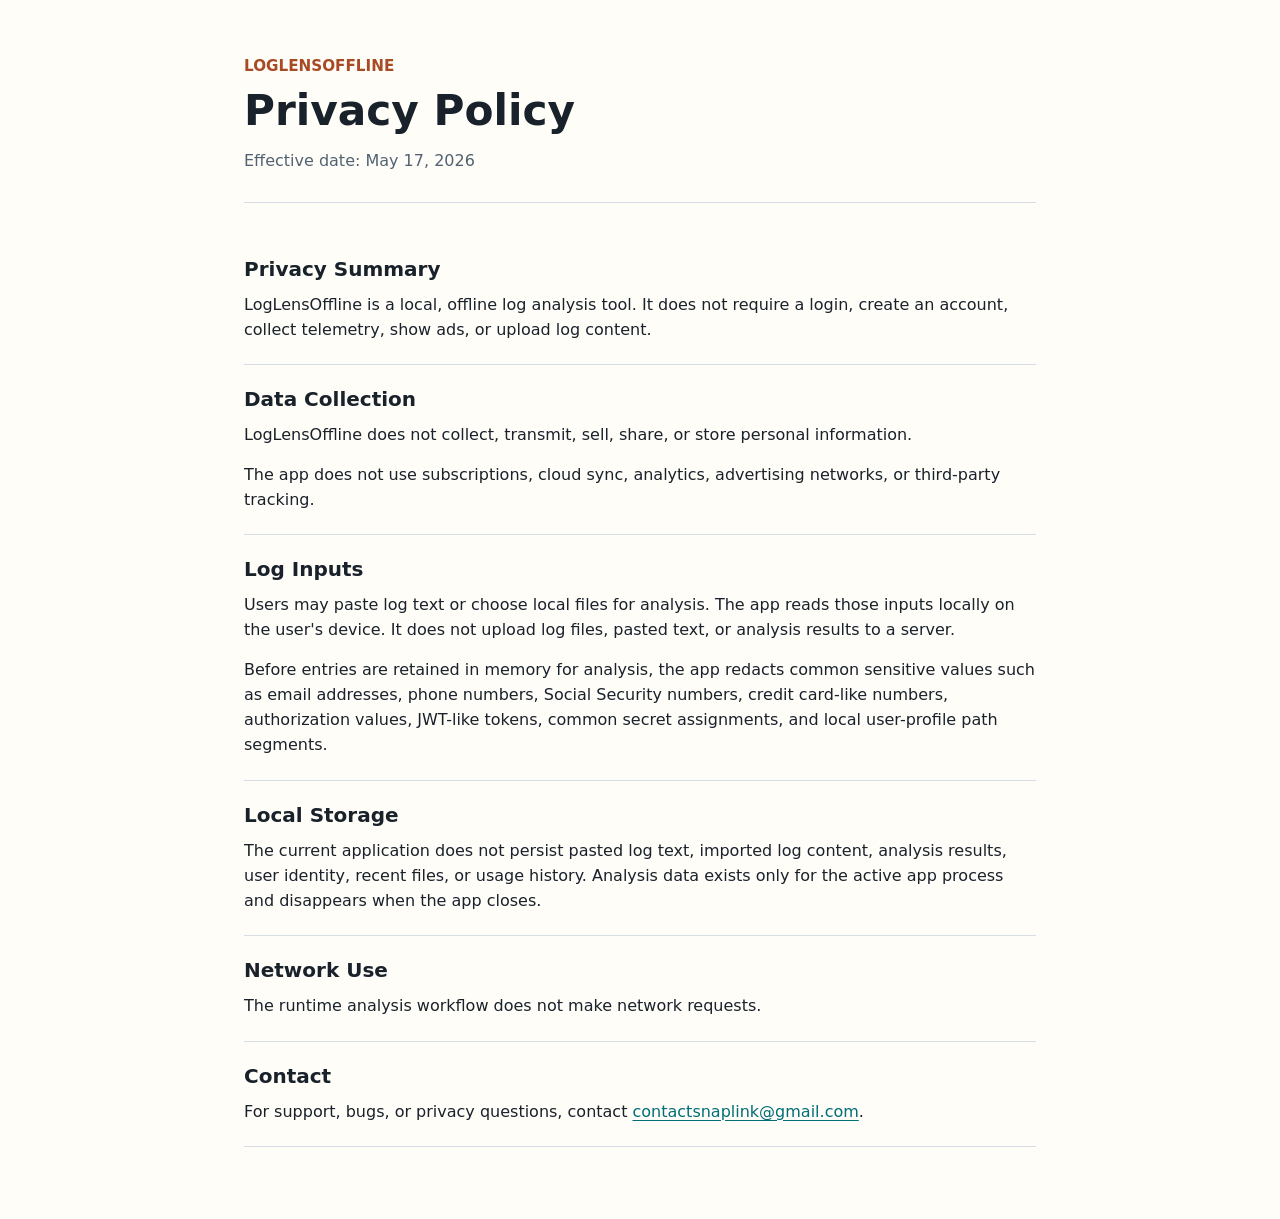
==== privacy.html @ aa40ad01 "Publish LogLensOffline privacy policy" ====
<!doctype html>
<html lang="en">
  <head>
    <meta charset="utf-8" />
    <meta name="viewport" content="width=device-width, initial-scale=1" />
    <meta name="description" content="Privacy Policy for the LogLensOffline Windows app." />
    <title>Privacy Policy | LogLensOffline</title>
    <link rel="stylesheet" href="styles.css" />
  </head>
  <body>
    <main class="policy">
      <header class="policy-header">
        <p class="product">LogLensOffline</p>
        <h1>Privacy Policy</h1>
        <p class="effective-date">Effective date: May 17, 2026</p>
      </header>

      <section aria-labelledby="summary-heading">
        <h2 id="summary-heading">Privacy Summary</h2>
        <p>
          LogLensOffline is a local, offline log analysis tool. It does not require a login,
          create an account, collect telemetry, show ads, or upload log content.
        </p>
      </section>

      <section aria-labelledby="collection-heading">
        <h2 id="collection-heading">Data Collection</h2>
        <p>
          LogLensOffline does not collect, transmit, sell, share, or store personal
          information.
        </p>
        <p>
          The app does not use subscriptions, cloud sync, analytics, advertising networks,
          or third-party tracking.
        </p>
      </section>

      <section aria-labelledby="logs-heading">
        <h2 id="logs-heading">Log Inputs</h2>
        <p>
          Users may paste log text or choose local files for analysis. The app reads those
          inputs locally on the user's device. It does not upload log files, pasted text, or
          analysis results to a server.
        </p>
        <p>
          Before entries are retained in memory for analysis, the app redacts common
          sensitive values such as email addresses, phone numbers, Social Security numbers,
          credit card-like numbers, authorization values, JWT-like tokens, common secret
          assignments, and local user-profile path segments.
        </p>
      </section>

      <section aria-labelledby="storage-heading">
        <h2 id="storage-heading">Local Storage</h2>
        <p>
          The current application does not persist pasted log text, imported log content,
          analysis results, user identity, recent files, or usage history. Analysis data
          exists only for the active app process and disappears when the app closes.
        </p>
      </section>

      <section aria-labelledby="network-heading">
        <h2 id="network-heading">Network Use</h2>
        <p>The runtime analysis workflow does not make network requests.</p>
      </section>

      <section aria-labelledby="contact-heading">
        <h2 id="contact-heading">Contact</h2>
        <p>
          For support, bugs, or privacy questions, contact
          <a href="mailto:contactsnaplink@gmail.com">contactsnaplink@gmail.com</a>.
        </p>
      </section>
    </main>
  </body>
</html>
---- styles.css ----
:root {
  color-scheme: light;
  --ink: #19212b;
  --muted: #526272;
  --paper: #fffdf8;
  --line: #d7dde5;
  --accent: #006d77;
  --accent-warm: #a84a23;
}

* {
  box-sizing: border-box;
}

body {
  background: var(--paper);
  color: var(--ink);
  font-family:
    "Segoe UI",
    Inter,
    system-ui,
    -apple-system,
    BlinkMacSystemFont,
    sans-serif;
  line-height: 1.58;
  letter-spacing: 0;
  margin: 0;
}

a {
  color: var(--accent);
  text-underline-offset: 0.18em;
}

a:focus-visible {
  border-radius: 4px;
  outline: 3px solid rgba(0, 109, 119, 0.4);
  outline-offset: 3px;
}

.policy {
  margin: 0 auto;
  max-width: 840px;
  padding: clamp(36px, 6vh, 72px) 24px 72px;
}

.policy-header {
  border-bottom: 1px solid var(--line);
  margin-bottom: 32px;
  padding-bottom: 28px;
}

.product {
  color: var(--accent-warm);
  font-size: 0.95rem;
  font-weight: 700;
  margin: 0 0 10px;
  text-transform: uppercase;
}

h1 {
  font-size: clamp(2rem, 2rem + 0.8vw, 2.8rem);
  line-height: 1.1;
  margin: 0;
}

h2 {
  font-size: 1.25rem;
  line-height: 1.25;
  margin: 0 0 10px;
}

p {
  margin: 0 0 14px;
}

.effective-date {
  color: var(--muted);
  margin: 14px 0 0;
}

section {
  border-bottom: 1px solid var(--line);
  padding: 22px 0;
}

section p:last-child {
  margin-bottom: 0;
}

@media (max-width: 520px) {
  .policy {
    padding-inline: 16px;
  }
}
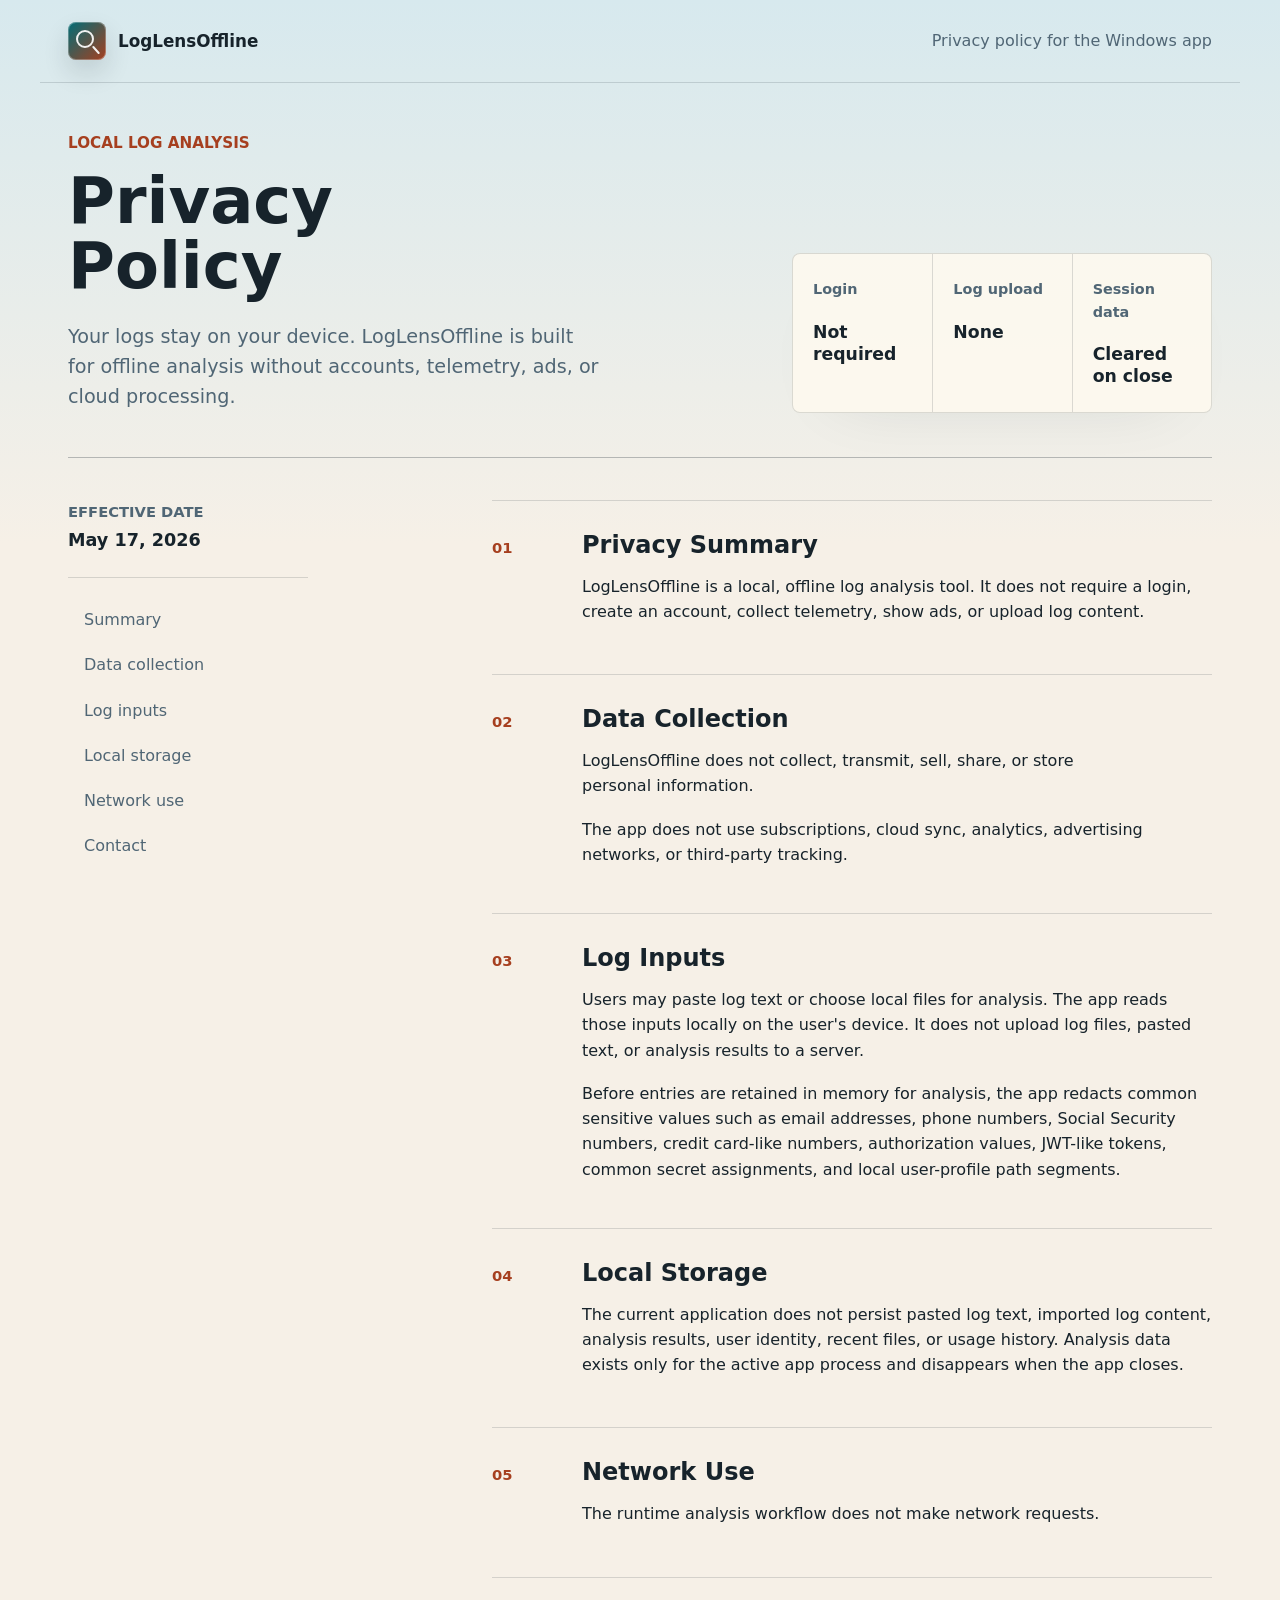
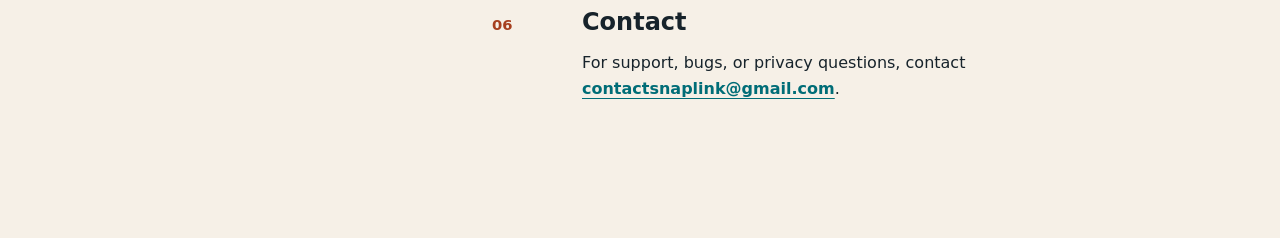
==== commit 2c0b9118: "Polish privacy policy page" ====
--- a/privacy.html
+++ b/privacy.html
@@ -8,69 +8,115 @@
     <link rel="stylesheet" href="styles.css" />
   </head>
   <body>
+    <header class="masthead">
+      <a class="brand" href="privacy.html" aria-label="LogLensOffline privacy policy">
+        <span class="brand-mark" aria-hidden="true"></span>
+        <span>LogLensOffline</span>
+      </a>
+      <p>Privacy policy for the Windows app</p>
+    </header>
+
     <main class="policy">
-      <header class="policy-header">
-        <p class="product">LogLensOffline</p>
-        <h1>Privacy Policy</h1>
-        <p class="effective-date">Effective date: May 17, 2026</p>
+      <header class="policy-hero">
+        <div>
+          <p class="eyebrow">Local log analysis</p>
+          <h1>Privacy Policy</h1>
+          <p class="lede">
+            Your logs stay on your device. LogLensOffline is built for offline analysis
+            without accounts, telemetry, ads, or cloud processing.
+          </p>
+        </div>
+
+        <dl class="trust-panel" aria-label="Privacy highlights">
+          <div>
+            <dt>Login</dt>
+            <dd>Not required</dd>
+          </div>
+          <div>
+            <dt>Log upload</dt>
+            <dd>None</dd>
+          </div>
+          <div>
+            <dt>Session data</dt>
+            <dd>Cleared on close</dd>
+          </div>
+        </dl>
       </header>
 
-      <section aria-labelledby="summary-heading">
-        <h2 id="summary-heading">Privacy Summary</h2>
-        <p>
-          LogLensOffline is a local, offline log analysis tool. It does not require a login,
-          create an account, collect telemetry, show ads, or upload log content.
-        </p>
-      </section>
+      <div class="document">
+        <aside class="policy-meta" aria-label="Policy details">
+          <p class="effective-date">Effective date</p>
+          <p class="date-value">May 17, 2026</p>
+          <nav aria-label="Privacy policy sections">
+            <a href="#summary-heading">Summary</a>
+            <a href="#collection-heading">Data collection</a>
+            <a href="#logs-heading">Log inputs</a>
+            <a href="#storage-heading">Local storage</a>
+            <a href="#network-heading">Network use</a>
+            <a href="#contact-heading">Contact</a>
+          </nav>
+        </aside>
 
-      <section aria-labelledby="collection-heading">
-        <h2 id="collection-heading">Data Collection</h2>
-        <p>
-          LogLensOffline does not collect, transmit, sell, share, or store personal
-          information.
-        </p>
-        <p>
-          The app does not use subscriptions, cloud sync, analytics, advertising networks,
-          or third-party tracking.
-        </p>
-      </section>
+        <article class="policy-body">
+          <section aria-labelledby="summary-heading">
+            <h2 id="summary-heading">Privacy Summary</h2>
+            <p>
+              LogLensOffline is a local, offline log analysis tool. It does not require a
+              login, create an account, collect telemetry, show ads, or upload log content.
+            </p>
+          </section>
 
-      <section aria-labelledby="logs-heading">
-        <h2 id="logs-heading">Log Inputs</h2>
-        <p>
-          Users may paste log text or choose local files for analysis. The app reads those
-          inputs locally on the user's device. It does not upload log files, pasted text, or
-          analysis results to a server.
-        </p>
-        <p>
-          Before entries are retained in memory for analysis, the app redacts common
-          sensitive values such as email addresses, phone numbers, Social Security numbers,
-          credit card-like numbers, authorization values, JWT-like tokens, common secret
-          assignments, and local user-profile path segments.
-        </p>
-      </section>
+          <section aria-labelledby="collection-heading">
+            <h2 id="collection-heading">Data Collection</h2>
+            <p>
+              LogLensOffline does not collect, transmit, sell, share, or store personal
+              information.
+            </p>
+            <p>
+              The app does not use subscriptions, cloud sync, analytics, advertising
+              networks, or third-party tracking.
+            </p>
+          </section>
 
-      <section aria-labelledby="storage-heading">
-        <h2 id="storage-heading">Local Storage</h2>
-        <p>
-          The current application does not persist pasted log text, imported log content,
-          analysis results, user identity, recent files, or usage history. Analysis data
-          exists only for the active app process and disappears when the app closes.
-        </p>
-      </section>
+          <section aria-labelledby="logs-heading">
+            <h2 id="logs-heading">Log Inputs</h2>
+            <p>
+              Users may paste log text or choose local files for analysis. The app reads
+              those inputs locally on the user's device. It does not upload log files,
+              pasted text, or analysis results to a server.
+            </p>
+            <p>
+              Before entries are retained in memory for analysis, the app redacts common
+              sensitive values such as email addresses, phone numbers, Social Security
+              numbers, credit card-like numbers, authorization values, JWT-like tokens,
+              common secret assignments, and local user-profile path segments.
+            </p>
+          </section>
 
-      <section aria-labelledby="network-heading">
-        <h2 id="network-heading">Network Use</h2>
-        <p>The runtime analysis workflow does not make network requests.</p>
-      </section>
+          <section aria-labelledby="storage-heading">
+            <h2 id="storage-heading">Local Storage</h2>
+            <p>
+              The current application does not persist pasted log text, imported log
+              content, analysis results, user identity, recent files, or usage history.
+              Analysis data exists only for the active app process and disappears when the
+              app closes.
+            </p>
+          </section>
 
-      <section aria-labelledby="contact-heading">
-        <h2 id="contact-heading">Contact</h2>
-        <p>
-          For support, bugs, or privacy questions, contact
-          <a href="mailto:contactsnaplink@gmail.com">contactsnaplink@gmail.com</a>.
-        </p>
-      </section>
+          <section aria-labelledby="network-heading">
+            <h2 id="network-heading">Network Use</h2>
+            <p>The runtime analysis workflow does not make network requests.</p>
+          </section>
+
+          <section class="contact" aria-labelledby="contact-heading">
+            <h2 id="contact-heading">Contact</h2>
+            <p>
+              For support, bugs, or privacy questions, contact
+              <a href="mailto:contactsnaplink@gmail.com">contactsnaplink@gmail.com</a>.
+            </p>
+          </section>
+        </article>
+      </div>
     </main>
   </body>
 </html>
--- a/styles.css
+++ b/styles.css
@@ -1,11 +1,16 @@
 :root {
-  color-scheme: light;
-  --ink: #19212b;
-  --muted: #526272;
-  --paper: #fffdf8;
-  --line: #d7dde5;
-  --accent: #006d77;
-  --accent-warm: #a84a23;
+  color-scheme: light dark;
+  --paper: light-dark(#f6f0e7, #0e1418);
+  --paper-strong: light-dark(#fffaf0, #151d23);
+  --wash: light-dark(#d7e9ee, #183640);
+  --ink: light-dark(#17232b, #edf4f6);
+  --muted: light-dark(#506675, #abc0c9);
+  --line: light-dark(rgba(23, 35, 43, 0.15), rgba(237, 244, 246, 0.16));
+  --line-strong: light-dark(rgba(23, 35, 43, 0.28), rgba(237, 244, 246, 0.3));
+  --accent: light-dark(#006d77, #63d9dc);
+  --accent-strong: light-dark(#004f59, #a4f0ef);
+  --warm: light-dark(#a63f1f, #ffba8b);
+  --shadow: light-dark(rgba(23, 35, 43, 0.14), rgba(0, 0, 0, 0.42));
 }
 
 * {
@@ -13,7 +18,9 @@
 }
 
 body {
-  background: var(--paper);
+  background:
+    linear-gradient(180deg, var(--wash) 0, transparent 34rem),
+    var(--paper);
   color: var(--ink);
   font-family:
     "Segoe UI",
@@ -25,11 +32,18 @@
   line-height: 1.58;
   letter-spacing: 0;
   margin: 0;
+  min-height: 100vh;
 }
 
 a {
   color: var(--accent);
-  text-underline-offset: 0.18em;
+  text-decoration-color: currentColor;
+  text-decoration-thickness: 0.09em;
+  text-underline-offset: 0.22em;
+}
+
+a:hover {
+  color: var(--accent-strong);
 }
 
 a:focus-visible {
@@ -38,58 +52,315 @@
   outline-offset: 3px;
 }
 
+.masthead {
+  align-items: center;
+  border-bottom: 1px solid var(--line);
+  display: flex;
+  gap: 24px;
+  justify-content: space-between;
+  margin-inline: auto;
+  max-width: 1200px;
+  padding: 22px 28px;
+}
+
+.masthead p {
+  color: var(--muted);
+  margin: 0;
+  text-align: right;
+}
+
+.brand {
+  align-items: center;
+  color: var(--ink);
+  display: inline-flex;
+  font-size: 1.05rem;
+  font-weight: 700;
+  gap: 12px;
+  text-decoration: none;
+}
+
+.brand-mark {
+  background:
+    linear-gradient(135deg, var(--accent), var(--warm));
+  border-radius: 8px;
+  box-shadow:
+    inset 0 0 0 1px rgba(255, 255, 255, 0.28),
+    0 12px 26px var(--shadow);
+  display: inline-grid;
+  height: 38px;
+  place-items: center;
+  position: relative;
+  width: 38px;
+}
+
+.brand-mark::before {
+  border: 2px solid rgba(255, 255, 255, 0.92);
+  border-radius: 999px;
+  content: "";
+  height: 14px;
+  position: relative;
+  transform: translate(-2px, -2px);
+  width: 14px;
+}
+
+.brand-mark::after {
+  background: rgba(255, 255, 255, 0.92);
+  border-radius: 999px;
+  content: "";
+  height: 10px;
+  margin-left: 17px;
+  margin-top: 18px;
+  position: absolute;
+  transform: rotate(-42deg);
+  width: 2px;
+}
+
 .policy {
   margin: 0 auto;
-  max-width: 840px;
-  padding: clamp(36px, 6vh, 72px) 24px 72px;
-}
-
-.policy-header {
-  border-bottom: 1px solid var(--line);
-  margin-bottom: 32px;
-  padding-bottom: 28px;
-}
-
-.product {
-  color: var(--accent-warm);
+  max-width: 1200px;
+  padding: 48px 28px 88px;
+}
+
+.policy-hero {
+  align-items: end;
+  border-bottom: 1px solid var(--line-strong);
+  display: grid;
+  gap: 42px;
+  grid-template-columns: minmax(0, 1fr) minmax(320px, 420px);
+  padding-bottom: 44px;
+}
+
+.eyebrow {
+  color: var(--warm);
   font-size: 0.95rem;
   font-weight: 700;
+  margin: 0 0 14px;
+  text-transform: uppercase;
+}
+
+h1 {
+  font-size: 4rem;
+  line-height: 1.02;
+  margin: 0;
+  max-width: 10ch;
+  text-wrap: balance;
+}
+
+h2 {
+  font-size: 1.5rem;
+  line-height: 1.2;
   margin: 0 0 10px;
-  text-transform: uppercase;
-}
-
-h1 {
-  font-size: clamp(2rem, 2rem + 0.8vw, 2.8rem);
-  line-height: 1.1;
-  margin: 0;
-}
-
-h2 {
-  font-size: 1.25rem;
-  line-height: 1.25;
-  margin: 0 0 10px;
+  text-wrap: balance;
 }
 
 p {
   margin: 0 0 14px;
+  text-wrap: pretty;
+}
+
+.lede {
+  color: var(--muted);
+  font-size: 1.2rem;
+  margin: 22px 0 0;
+  max-width: 37rem;
+}
+
+.trust-panel {
+  background: var(--paper-strong);
+  background: color-mix(in srgb, var(--paper-strong) 82%, transparent);
+  border: 1px solid var(--line);
+  border-radius: 8px;
+  box-shadow: 0 26px 70px -48px var(--shadow);
+  display: grid;
+  gap: 0;
+  grid-template-columns: repeat(3, minmax(0, 1fr));
+  margin: 0;
+  overflow: hidden;
+}
+
+.trust-panel div {
+  min-height: 132px;
+  padding: 24px 20px;
+}
+
+.trust-panel div + div {
+  border-left: 1px solid var(--line);
+}
+
+.trust-panel dt {
+  color: var(--muted);
+  font-size: 0.9rem;
+  font-weight: 600;
+  margin-bottom: 20px;
+}
+
+.trust-panel dd {
+  font-size: 1.08rem;
+  font-weight: 700;
+  line-height: 1.28;
+  margin: 0;
+}
+
+.document {
+  container-type: inline-size;
+  display: grid;
+  gap: 56px;
+  grid-template-columns: 240px minmax(0, 720px);
+  justify-content: space-between;
+  padding-top: 42px;
+}
+
+.policy-meta {
+  align-self: start;
+  position: sticky;
+  top: 28px;
 }
 
 .effective-date {
   color: var(--muted);
-  margin: 14px 0 0;
-}
-
-section {
+  font-size: 0.92rem;
+  font-weight: 650;
+  margin: 0 0 4px;
+  text-transform: uppercase;
+}
+
+.date-value {
   border-bottom: 1px solid var(--line);
-  padding: 22px 0;
-}
-
-section p:last-child {
-  margin-bottom: 0;
-}
-
-@media (max-width: 520px) {
+  font-size: 1.1rem;
+  font-weight: 700;
+  margin: 0 0 22px;
+  padding-bottom: 22px;
+}
+
+nav {
+  display: grid;
+  gap: 6px;
+}
+
+nav a {
+  border-left: 2px solid transparent;
+  color: var(--muted);
+  padding: 7px 0 7px 14px;
+  text-decoration: none;
+}
+
+nav a:hover {
+  border-left-color: var(--accent);
+  color: var(--ink);
+}
+
+.policy-body {
+  counter-reset: policy-section;
+}
+
+.policy-body section {
+  border-top: 1px solid var(--line);
+  counter-increment: policy-section;
+  display: grid;
+  gap: 4px 26px;
+  grid-template-columns: 64px minmax(0, 1fr);
+  padding: 30px 0 32px;
+}
+
+.policy-body section::before {
+  color: var(--warm);
+  content: "0" counter(policy-section);
+  font-size: 0.92rem;
+  font-weight: 800;
+  grid-row: span 3;
+  padding-top: 5px;
+}
+
+.policy-body h2,
+.policy-body p {
+  grid-column: 2;
+}
+
+.contact a {
+  font-weight: 750;
+}
+
+@container (max-width: 760px) {
+  .policy-body section {
+    grid-template-columns: 1fr;
+  }
+
+  .policy-body section::before,
+  .policy-body h2,
+  .policy-body p {
+    grid-column: auto;
+  }
+
+  .policy-body section::before {
+    grid-row: auto;
+    padding-top: 0;
+  }
+}
+
+@media (max-width: 920px) {
+  .policy-hero,
+  .document {
+    grid-template-columns: 1fr;
+  }
+
+  .policy-meta {
+    position: static;
+  }
+
+  nav {
+    border-bottom: 1px solid var(--line);
+    display: flex;
+    gap: 8px 18px;
+    overflow-x: auto;
+    padding-bottom: 20px;
+  }
+
+  nav a {
+    border-left: 0;
+    border-bottom: 2px solid transparent;
+    padding: 0 0 8px;
+    white-space: nowrap;
+  }
+
+  nav a:hover {
+    border-bottom-color: var(--accent);
+  }
+}
+
+@media (max-width: 640px) {
+  .masthead {
+    align-items: start;
+    flex-direction: column;
+    gap: 12px;
+    padding: 20px 18px;
+  }
+
+  .masthead p {
+    text-align: left;
+  }
+
   .policy {
-    padding-inline: 16px;
-  }
-}
+    padding: 36px 18px 68px;
+  }
+
+  h1 {
+    font-size: 2.9rem;
+  }
+
+  .lede {
+    font-size: 1.08rem;
+  }
+
+  .trust-panel {
+    grid-template-columns: 1fr;
+  }
+
+  .trust-panel div {
+    min-height: auto;
+  }
+
+  .trust-panel div + div {
+    border-left: 0;
+    border-top: 1px solid var(--line);
+  }
+}
